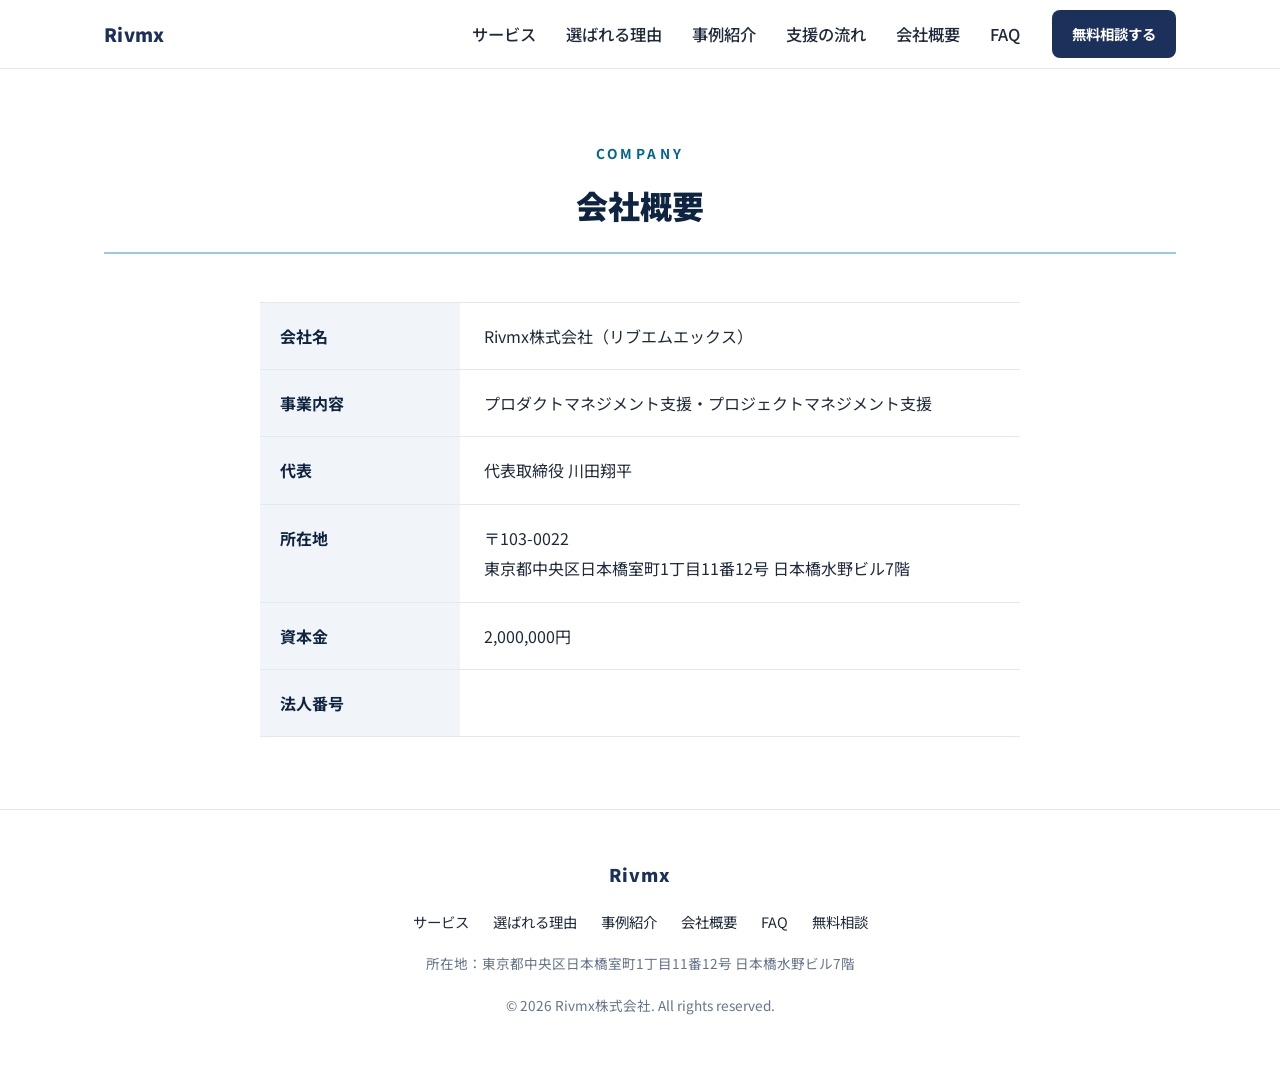
==== company/index.html @ 4ecfd6d1 "company/faqをフォルダ形式(index.html)に変更し/company/・/faq/で表示可能に, .htaccessは旧URLの301のみに簡素化 Co-Authored-By: Cl" ====
<!DOCTYPE html>
<html lang="ja">
<head>
  <meta charset="UTF-8" />
  <meta name="viewport" content="width=device-width, initial-scale=1.0" />
  <title>会社概要 | Rivmx</title>
  <meta name="description" content="Rivmx株式会社の会社概要。プロダクトマネジメント支援・プロジェクトマネジメント支援を提供しています。" />
  <link rel="canonical" href="https://rivmx.co.jp/company/" />
  <meta property="og:title" content="会社概要 | Rivmx" />
  <meta property="og:description" content="Rivmx株式会社の会社概要。プロダクトマネジメント支援・プロジェクトマネジメント支援を提供しています。" />
  <meta property="og:type" content="website" />
  <meta property="og:url" content="https://rivmx.co.jp/company/" />
  <meta property="og:site_name" content="Rivmx" />
  <meta property="og:locale" content="ja_JP" />
  <meta name="theme-color" content="#0f2440" />
  <link rel="icon" href="data:image/svg+xml,%3Csvg xmlns='http://www.w3.org/2000/svg' viewBox='0 0 100 100'%3E%3Crect width='100' height='100' rx='20' fill='%231c305c'/%3E%3Ctext x='50' y='74' font-size='64' text-anchor='middle' fill='white' font-family='sans-serif' font-weight='bold'%3ER%3C/text%3E%3C/svg%3E" />

  <!-- Noto Sans JP -->
  <link rel="preconnect" href="https://fonts.googleapis.com" />
  <link rel="preconnect" href="https://fonts.gstatic.com" crossorigin />
  <link href="https://fonts.googleapis.com/css2?family=Noto+Sans+JP:wght@400;500;700;900&display=swap" rel="stylesheet" />

  <link rel="stylesheet" href="/style.css" />

  <!-- 構造化データ -->
  <script type="application/ld+json">
  {
    "@context": "https://schema.org",
    "@type": "Organization",
    "name": "Rivmx",
    "legalName": "Rivmx株式会社",
    "alternateName": "リブエムエックス株式会社",
    "url": "https://rivmx.co.jp/",
    "founder": { "@type": "Person", "name": "川田翔平" },
    "address": {
      "@type": "PostalAddress",
      "postalCode": "103-0022",
      "addressRegion": "東京都",
      "addressLocality": "中央区",
      "streetAddress": "日本橋室町1丁目11番12号 日本橋水野ビル7階",
      "addressCountry": "JP"
    }
  }
  </script>
</head>
<body>

  <!-- ===== ヘッダー ===== -->
  <header class="header">
    <div class="container header__inner">
      <a href="/" class="logo">Rivmx</a>
      <nav class="nav">
        <a href="/#service">サービス</a>
        <a href="/#reasons">選ばれる理由</a>
        <a href="/#works">事例紹介</a>
        <a href="/#flow">支援の流れ</a>
        <a href="/company/">会社概要</a>
        <a href="/faq/">FAQ</a>
      </nav>
      <a href="/#contact" class="btn btn--sm btn--primary header__cta">無料相談する</a>
    </div>
  </header>

  <!-- ===== 会社概要 ===== -->
  <section id="company" class="section">
    <div class="container">
      <p class="section__eyebrow reveal">COMPANY</p>
      <h2 class="section__title reveal">会社概要</h2>
      <dl class="company-dl reveal">
        <div>
          <dt>会社名</dt>
          <dd>Rivmx株式会社（リブエムエックス）</dd>
        </div>
        <div>
          <dt>事業内容</dt>
          <dd>プロダクトマネジメント支援・プロジェクトマネジメント支援</dd>
        </div>
        <div>
          <dt>代表</dt>
          <dd>代表取締役 川田翔平</dd>
        </div>
        <div>
          <dt>所在地</dt>
          <dd>〒103-0022<br />東京都中央区日本橋室町1丁目11番12号 日本橋水野ビル7階</dd>
        </div>
        <div>
          <dt>資本金</dt>
          <dd>2,000,000円</dd>
        </div>
        <div>
          <dt>法人番号</dt>
          <dd><!-- 法人番号が発行されたらここに記載 --></dd>
        </div>
      </dl>
    </div>
  </section>

  <!-- ===== フッター ===== -->
  <footer class="footer">
    <div class="container footer__inner">
      <div class="footer__brand">Rivmx</div>
      <nav class="footer__nav">
        <a href="/#service">サービス</a>
        <a href="/#reasons">選ばれる理由</a>
        <a href="/#works">事例紹介</a>
        <a href="/company/">会社概要</a>
        <a href="/faq/">FAQ</a>
        <a href="/#contact">無料相談</a>
      </nav>
      <p class="footer__addr">所在地：東京都中央区日本橋室町1丁目11番12号 日本橋水野ビル7階</p>
      <p class="footer__copy">&copy; 2026 Rivmx株式会社. All rights reserved.</p>
    </div>
  </footer>

  <script src="/script.js"></script>
</body>
</html>
---- style.css ----
/* =========================================================
   カラー・タイポグラフィ（要件定義書：ネイビー/ホワイト/ブルー/ライトグレー）
   ここの値を変えるとサイト全体の雰囲気が変わります
========================================================= */
:root {
  --navy: #0f2440;         /* メインのネイビー */
  --navy-deep: #0a1a30;
  --blue: #1c305c;         /* メインカラー（留紺。ボタン・文字用） */
  --blue-dark: #111d3a;
  --accent: #98c8ef;       /* 差し色（淡ブルー。線・バッジ等の装飾用。白文字とは組み合わせない） */
  --sky: #7dd3fc;
  --eyebrow: #006492;      /* セクション英字ラベル（ペライチ版に合わせた藍色） */
  --red: #c13a2c;          /* 強調用の赤（「2営業日以内」など） */
  --text: #1e293b;
  --muted: #64748b;
  --light: #f1f5f9;        /* ライトグレー */
  --border: #e2e8f0;
  --white: #ffffff;
  --max: 1120px;
}

* { margin: 0; padding: 0; box-sizing: border-box; }

/* scroll-behavior: smooth はページを跨いだ遷移(faq.html→index.html#contact等)でも
   着地時にアニメーションしてしまうため使わない。ページ内リンクはJSでスムーススクロールする */
html { scroll-padding-top: 80px; }

body {
  font-family: "Noto Sans JP", -apple-system, "Segoe UI", sans-serif;
  color: var(--text);
  line-height: 1.9;
  background: var(--white);
  -webkit-font-smoothing: antialiased;
}

.container { max-width: var(--max); margin: 0 auto; padding: 0 24px; }
.container--narrow { max-width: 760px; }

/* =========================================================
   スクロールアニメーション（JSで .is-visible を付与）
========================================================= */
.reveal {
  opacity: 0;
  transform: translateY(24px);
  transition: opacity 0.7s ease, transform 0.7s ease;
}
.reveal.is-visible { opacity: 1; transform: none; }

/* FAQ・お問い合わせはスクロール連動のフェードインを使わず常時表示 */
#faq .reveal,
#contact .reveal {
  opacity: 1;
  transform: none;
  transition: none;
}

/* =========================================================
   ボタン
========================================================= */
.btn {
  display: inline-block;
  padding: 14px 32px;
  border-radius: 8px;
  text-decoration: none;
  font-weight: 700;
  font-size: 1rem;
  cursor: pointer;
  border: 2px solid transparent;
  transition: transform 0.15s ease, box-shadow 0.2s ease, background 0.2s ease;
  white-space: nowrap;
}
.btn--sm { padding: 8px 18px; font-size: 0.9rem; }
.btn--lg { padding: 16px 40px; font-size: 1.05rem; }
.btn--primary { background: var(--blue); color: #fff; }
.btn--primary:hover { background: var(--blue-dark); transform: translateY(-2px); box-shadow: 0 8px 20px rgba(28,48,92,.3); }
.btn--ghost { background: transparent; color: #fff; border-color: rgba(255,255,255,.6); }
.btn--ghost:hover { background: rgba(255,255,255,.12); transform: translateY(-2px); }
.btn--white { background: #fff; color: var(--navy); }
.btn--white:hover { transform: translateY(-2px); box-shadow: 0 8px 20px rgba(0,0,0,.2); }
/* ヘッダー以外のボタンはサイズを統一（最長文言「AIアシストPMOを相談する」基準の幅） */
.btn:not(.header__cta) { min-width: 280px; padding: 14px 32px; font-size: 1rem; text-align: center; }

/* =========================================================
   ヘッダー
========================================================= */
.header {
  position: sticky; top: 0; z-index: 100;
  background: rgba(255,255,255,.94);
  backdrop-filter: blur(10px);
  border-bottom: 1px solid var(--border);
}
.header__inner { display: flex; align-items: center; gap: 24px; height: 68px; }
.logo { font-weight: 900; font-size: 1.15rem; color: var(--blue); text-decoration: none; letter-spacing: .02em; }
.nav { display: flex; gap: 30px; margin-left: auto; }
.nav a { color: var(--text); text-decoration: none; font-size: 1.02rem; font-weight: 500; }
.nav a:hover { color: var(--blue); }
.header__cta { margin-left: 8px; }

/* =========================================================
   Hero
========================================================= */
.hero {
  background: url("images/hero-river.svg?v=4") center center / cover no-repeat #0c1d45;
  color: #fff;
  padding: 150px 0 0;
  text-align: center;
}
.hero__inner { padding-bottom: 130px; }
.hero__title { font-size: 2.7rem; font-weight: 900; line-height: 1.5; margin-bottom: 24px; text-shadow: 0 2px 12px rgba(0,0,0,.25); }
.hero__lead { font-size: 1.15rem; color: var(--accent); margin-bottom: 40px; text-shadow: 0 1px 8px rgba(0,0,0,.25); }
.hero__actions { display: flex; gap: 16px; justify-content: center; flex-wrap: wrap; }
/* 紺背景（ヒーロー）上のボタンは沈まないよう白ボタンにする */
.hero .btn--primary { background: #fff; color: var(--blue); }
.hero .btn--primary:hover { background: #e8f0fa; box-shadow: 0 8px 20px rgba(0,0,0,.3); }

/* 実績数値バンド */
.stats {
  list-style: none; display: grid; grid-template-columns: repeat(4, 1fr);
  gap: 20px; padding: 32px; margin: 0 auto;
  background: rgba(255,255,255,.06); border: 1px solid rgba(255,255,255,.12);
  border-radius: 16px; transform: translateY(40px);
}
.stats__item { text-align: center; color: #fff; position: relative; }
.stats__item + .stats__item::before { content: ""; position: absolute; left: -10px; top: 50%; transform: translateY(-50%); height: 44px; width: 1px; background: rgba(255,255,255,.15); }
.stats__num { font-size: 2.6rem; font-weight: 900; color: var(--sky); line-height: 1; }
.stats__plus, .stats__unit { font-size: 1.2rem; font-weight: 900; color: var(--sky); }
.stats__label { display: block; font-size: .85rem; color: #cbd5e1; margin-top: 8px; }

/* =========================================================
   セクション共通
========================================================= */
.section { padding: 72px 0; }
.section--alt { background: #fff; } /* ペライチ版は全編白背景（余白で区切る） */
.section__eyebrow { text-align: center; color: var(--eyebrow); font-weight: 700; letter-spacing: .25em; font-size: .85rem; margin-bottom: 8px; }
.section__title {
  font-size: 2rem; font-weight: 900; text-align: center; color: var(--navy);
  padding-bottom: 16px; border-bottom: 2px solid var(--accent); margin-bottom: 48px;
}
.section__text { text-align: center; color: var(--muted); max-width: 680px; margin: -28px auto 40px; }
.section__cta { text-align: center; margin-top: 48px; }

/* =========================================================
   課題提起
========================================================= */
/* 悩みリスト（2列のシンプルなリスト） */
.problem-grid {
  display: grid; grid-template-columns: repeat(2, 1fr); gap: 6px 48px;
  max-width: 860px; margin: 0 auto;
}
.problem-item {
  position: relative; padding: 8px 0 8px 34px; font-weight: 500; color: var(--text);
}
.problem-item::before {
  content: "!"; position: absolute; left: 2px; top: 13px;
  width: 22px; height: 22px; border-radius: 50%;
  background: var(--blue); color: #fff;
  font-weight: 900; font-size: .9rem; line-height: 22px; text-align: center;
}
.problem__close { text-align: center; font-size: 1.4rem; font-weight: 700; color: var(--navy); margin-top: 68px; }
.problem__close strong { color: var(--blue); }

/* 「こう解決します」の3ステップ（課題→サービスの橋渡し） */
.solution { display: grid; grid-template-columns: repeat(3, 1fr); gap: 20px; max-width: 980px; margin: 32px auto 0; }
.solution__item { background: #fff; border: 1px solid var(--border); border-radius: 12px; padding: 26px 22px; text-align: center; }
.solution__no {
  display: inline-block; width: 32px; height: 32px; border-radius: 50%; margin-bottom: 10px;
  background: var(--blue); color: #fff; font-weight: 900; line-height: 32px;
}
.solution__title { font-size: 1.02rem; font-weight: 700; color: var(--navy); margin-bottom: 8px; }
.solution__text { font-size: .88rem; color: var(--muted); text-align: left; }

/* =========================================================
   カード（サービス）
========================================================= */
.cards { display: grid; grid-template-columns: repeat(4, 1fr); gap: 24px; }
.cards--3 { grid-template-columns: repeat(3, 1fr); }
.cards--2 { grid-template-columns: repeat(2, 1fr); max-width: 880px; margin-left: auto; margin-right: auto; }
.card {
  background: #fff; border: 1px solid var(--border); border-radius: 14px; padding: 32px 24px;
  box-shadow: 0 6px 20px rgba(15,36,64,.05); transition: transform .2s ease, box-shadow .2s ease;
  display: flex; flex-direction: column;
}
.card:hover { transform: translateY(-6px); box-shadow: 0 14px 30px rgba(15,36,64,.12); }
.card__num { font-size: 1.6rem; font-weight: 900; color: var(--blue); opacity: .5; margin-bottom: 8px; }
.card__title { font-size: 1.1rem; color: var(--navy); margin-bottom: 8px; }
.card__text { color: var(--muted); font-size: .92rem; margin-bottom: 14px; }
.card__list { list-style: none; }
.card__list li { font-size: .85rem; color: var(--text); padding-left: 18px; position: relative; line-height: 1.9; }
.card__list li::before { content: ""; position: absolute; left: 2px; top: .8em; width: 6px; height: 6px; border-radius: 50%; background: var(--accent); }
.card__list--detail { border-top: 1px dashed var(--border); padding-top: 16px; }
.card__list--detail li { color: var(--muted); font-size: .88rem; line-height: 1.7; margin-bottom: 14px; }
.card__list--detail li:last-child { margin-bottom: 0; }
.card__list--detail li::before { top: .55em; }
.card__list--detail li strong { display: block; color: var(--navy); font-size: .92rem; font-weight: 700; margin-bottom: 2px; }
.card__link { color: var(--blue); text-decoration: underline; text-underline-offset: 3px; }
.card__link:hover { color: var(--blue-dark); }
.card__cta { margin-top: auto; padding-top: 18px; text-align: center; }

/* =========================================================
   プロジェクトマネジメント支援のトライアルプラン（サービス内）
========================================================= */
.trial { margin-top: 64px; }
.trial__title { text-align: center; font-size: 1.3rem; font-weight: 900; color: var(--navy); margin-bottom: 28px; }
.plan { border-top: 3px solid var(--accent); }
/* 提供準備中のプラン（Coming Soon） */
.plan--soon { position: relative; border-top-color: #cbd5e1; }
.plan--soon .card__title,
.plan--soon .card__text,
.plan--soon .card__list--detail,
.plan--soon .plan__price-label,
.plan--soon .plan__price-num { opacity: .45; }
.plan__badge {
  position: absolute; top: 14px; right: 14px;
  background: var(--muted); color: #fff;
  font-size: .72rem; font-weight: 700; letter-spacing: .08em;
  padding: 4px 12px; border-radius: 999px;
}
.btn--disabled {
  background: #cbd5e1; color: #64748b;
  cursor: not-allowed; pointer-events: none;
}
.plan .card__list--detail { margin-bottom: 18px; }
.plan__price {
  display: flex; flex-direction: column; align-items: center; gap: 8px;
  border-top: 1px dashed var(--border); padding-top: 18px; margin-top: auto; text-align: center;
}
.plan__price-label { font-size: .85rem; color: var(--blue); font-weight: 700; }
.plan__price-num { font-size: 2.4rem; font-weight: 900; color: var(--navy); line-height: 1.2; }
.plan__price-num small { font-size: .95rem; font-weight: 700; margin-left: 4px; }
.trial__note { text-align: center; color: var(--muted); font-size: .85rem; margin-top: 20px; }

/* =========================================================
   選ばれる理由（REASONS）
========================================================= */
.reason {
  background: #fff; border: 1px solid var(--border); border-radius: 14px; padding: 32px 26px;
  text-align: center; transition: transform .2s ease, box-shadow .2s ease;
}
.reason:hover { transform: translateY(-6px); box-shadow: 0 14px 30px rgba(15,36,64,.1); }
.reason__icon {
  width: 64px; height: 64px; margin: 0 auto 16px; border-radius: 16px;
  background: rgba(152,200,239,.3); color: var(--blue); display: grid; place-items: center;
}
.reason__icon svg { width: 32px; height: 32px; }
.reason__no { font-size: .75rem; font-weight: 700; letter-spacing: .1em; color: var(--blue); margin-bottom: 8px; }
.reason__title { color: var(--navy); font-size: 1.05rem; margin-bottom: 10px; }
.reason__text { color: var(--muted); font-size: .9rem; }

/* =========================================================
   支援実績
========================================================= */
/* ペライチ版に合わせた白カード */
.work {
  background: #fff; color: var(--text); border: 1px solid var(--border); border-radius: 14px; padding: 30px 26px; text-align: left;
  box-shadow: 0 6px 20px rgba(15,36,64,.05);
  display: flex; flex-direction: column; transition: transform .2s ease, box-shadow .2s ease;
}
.work:hover { transform: translateY(-6px); box-shadow: 0 14px 30px rgba(15,36,64,.12); }
.work__tag { align-self: flex-start; background: rgba(152,200,239,.3); color: var(--blue); font-size: .78rem; font-weight: 700; padding: 4px 14px; border-radius: 999px; margin-bottom: 12px; }
.work__title { font-size: 1.12rem; line-height: 1.6; margin-bottom: 12px; color: var(--navy); }
.work__text { font-size: .88rem; color: var(--muted); margin-bottom: 16px; }
.work__tech { list-style: none; display: flex; flex-wrap: wrap; gap: 8px; margin-top: auto; }
.work__tech li { background: var(--light); border: 1px solid var(--border); color: var(--muted); font-size: .72rem; font-weight: 500; padding: 3px 10px; border-radius: 6px; }

/* =========================================================
   プロジェクトの流れ
========================================================= */
.flow { list-style: none; max-width: 720px; margin: 0 auto; }
.flow__step {
  display: grid; grid-template-columns: 88px 1fr; align-items: center;
  column-gap: 20px; padding: 18px 24px;
  background: #fff; border: 1px solid var(--border); border-radius: 10px; margin-bottom: 14px;
}
.flow__no {
  grid-row: 1 / 3; color: var(--blue); font-weight: 900; font-size: 1.05rem;
  border-right: 2px solid var(--accent); padding-right: 14px; text-align: center;
}
.flow__label { grid-column: 2; font-weight: 700; color: var(--navy); }
.flow__desc {
  grid-column: 2;
  font-size: 0.8rem;
  line-height: 1.6;
  color: var(--muted);
}

/* =========================================================
   プロフィール
========================================================= */
.profile { display: flex; gap: 40px; align-items: center; max-width: 860px; margin: 0 auto; background: #fff; border: 1px solid var(--border); border-radius: 16px; padding: 40px; }
.profile__photo {
  flex: none; width: 160px; height: 160px; border-radius: 50%;
  background: linear-gradient(135deg, var(--navy), var(--blue)); color: rgba(255,255,255,.6);
  display: grid; place-items: center; font-weight: 700; letter-spacing: .1em;
}
.profile__name { font-size: 1.4rem; color: var(--navy); margin-bottom: 16px; }
.profile__dl { display: grid; grid-template-columns: auto 1fr; gap: 8px 20px; font-size: .95rem; }
.profile__dl dt { font-weight: 700; color: var(--blue); white-space: nowrap; }
.profile__dl dd { color: var(--text); }

/* =========================================================
   会社概要（company.html）
========================================================= */
.company-dl { max-width: 760px; margin: 0 auto; border-top: 1px solid var(--border); }
.company-dl > div { display: grid; grid-template-columns: 200px 1fr; border-bottom: 1px solid var(--border); }
.company-dl dt { padding: 18px 20px; background: var(--light); font-weight: 700; color: var(--navy); }
.company-dl dd { padding: 18px 24px; color: var(--text); min-height: 60px; }

/* =========================================================
   FAQ
========================================================= */
.faq__item { background: #fff; border: 1px solid var(--border); border-radius: 10px; margin-bottom: 12px; overflow: hidden; }
.faq__item summary { cursor: pointer; padding: 20px 24px; font-weight: 700; color: var(--navy); list-style: none; position: relative; }
.faq__item summary::-webkit-details-marker { display: none; }
.faq__item summary::after { content: "＋"; position: absolute; right: 24px; color: var(--blue); font-weight: 900; }
.faq__item[open] summary::after { content: "－"; }
.faq__item p { padding: 0 24px 20px; color: var(--muted); }

/* =========================================================
   大きなCTA
========================================================= */
.cta-band {
  background:
    radial-gradient(900px 400px at 20% 120%, rgba(28,48,92,.35), transparent 60%),
    linear-gradient(160deg, var(--navy) 0%, var(--navy-deep) 100%);
  color: #fff; text-align: center; padding: 90px 24px;
}
.cta-band__title { font-size: 1.9rem; font-weight: 900; line-height: 1.6; margin-bottom: 16px; }
.cta-band__lead { color: #cbd5e1; margin-bottom: 36px; font-size: 1.1rem; }

/* 無料相談の説明ノート */
.contact-note {
  display: flex; gap: 16px; align-items: flex-start;
  max-width: 640px; margin: 0 auto; padding: 20px 24px;
  background: rgba(152,200,239,.15); border: 1px solid rgba(152,200,239,.7); border-radius: 12px;
}
.contact-note__badge { flex: none; background: var(--blue); color: #fff; font-weight: 900; font-size: .8rem; padding: 4px 12px; border-radius: 999px; margin-top: 4px; }
.contact-note p { font-size: .92rem; color: var(--text); }
.contact-note strong { color: var(--blue); }
.text-red { color: var(--red); font-weight: 700; }

/* =========================================================
   フォーム
========================================================= */
.form { display: flex; flex-direction: column; gap: 22px; margin-top: 40px; }
.form label { display: flex; flex-direction: column; gap: 8px; font-weight: 700; font-size: .95rem; color: var(--navy); }
.form__head { display: inline-flex; align-items: center; }

/* 必須・任意ラベル（EFOベストプラクティス：両方を明示し、色で判別） */
.req, .opt {
  display: inline-block; font-size: .72rem; font-weight: 700;
  padding: 3px 10px; border-radius: 4px; margin-left: 10px;
  letter-spacing: .08em; line-height: 1.5;
}
.req { background: #dc2626; color: #fff; }
.opt { background: #e2e8f0; color: #64748b; }

.form input, .form textarea {
  padding: 14px; border: 1px solid #cbd5e1; border-radius: 8px; font-size: 1rem;
  font-family: inherit; font-weight: 400; color: var(--text);
}
.form input::placeholder, .form textarea::placeholder { color: #94a3b8; font-size: .95rem; }
.form input:focus, .form textarea:focus { outline: none; border-color: var(--blue); box-shadow: 0 0 0 3px rgba(152,200,239,.5); }
.form button { align-self: center; margin-top: 8px; }
.form__status { display: none; text-align: center; font-weight: 700; padding: 14px 20px; border-radius: 8px; background: #ecfdf5; color: #047857; }
.form__status.is-visible { display: block; }
.form__status.is-error { background: #fef2f2; color: #dc2626; }

/* =========================================================
   フッター
========================================================= */
.footer { background: #fff; color: var(--muted); padding: 48px 0; border-top: 1px solid var(--border); }
.footer__inner { display: flex; flex-direction: column; align-items: center; gap: 16px; text-align: center; }
.footer__brand { font-weight: 900; color: var(--blue); font-size: 1.1rem; letter-spacing: .05em; }
.footer__nav { display: flex; gap: 24px; flex-wrap: wrap; justify-content: center; }
.footer__nav a { color: var(--text); text-decoration: none; font-size: .9rem; }
.footer__nav a:hover { color: var(--blue); }
.footer__addr { font-size: .85rem; }
.footer__copy { font-size: .85rem; }

/* =========================================================
   レスポンシブ（モバイルファースト補正）
========================================================= */
@media (max-width: 900px) {
  .cards { grid-template-columns: repeat(2, 1fr); }
  .stats { grid-template-columns: repeat(2, 1fr); gap: 24px 0; }
  .stats__item:nth-child(3)::before, .stats__item:nth-child(2)::before { display: none; }
}
@media (max-width: 768px) {
  .nav { display: none; }             /* スマホではグローバルナビを隠し、無料相談ボタンを残す */
  .hero { padding-top: 88px; }
  .hero__title { font-size: 1.8rem; }
  .section { padding: 56px 0; }
  .section__title { font-size: 1.6rem; }
  .problem-grid { grid-template-columns: 1fr; }
  .solution { grid-template-columns: 1fr; }
  .flow__step { grid-template-columns: 72px 1fr; padding: 16px 18px; }
  .cards, .cards--3, .cards--2 { grid-template-columns: 1fr; }
  .company-dl > div { grid-template-columns: 1fr; }
  .company-dl dt { padding: 12px 16px; }
  .company-dl dd { padding: 12px 16px; min-height: 0; }
  .stats { grid-template-columns: repeat(2, 1fr); }
  .stats__num { font-size: 2.1rem; }
  .profile { flex-direction: column; text-align: center; padding: 32px 24px; }
  .profile__dl { grid-template-columns: 1fr; gap: 2px 0; }
  .profile__dl dt { margin-top: 12px; }
  .cta-band__title, .problem__close { font-size: 1.4rem; }
}
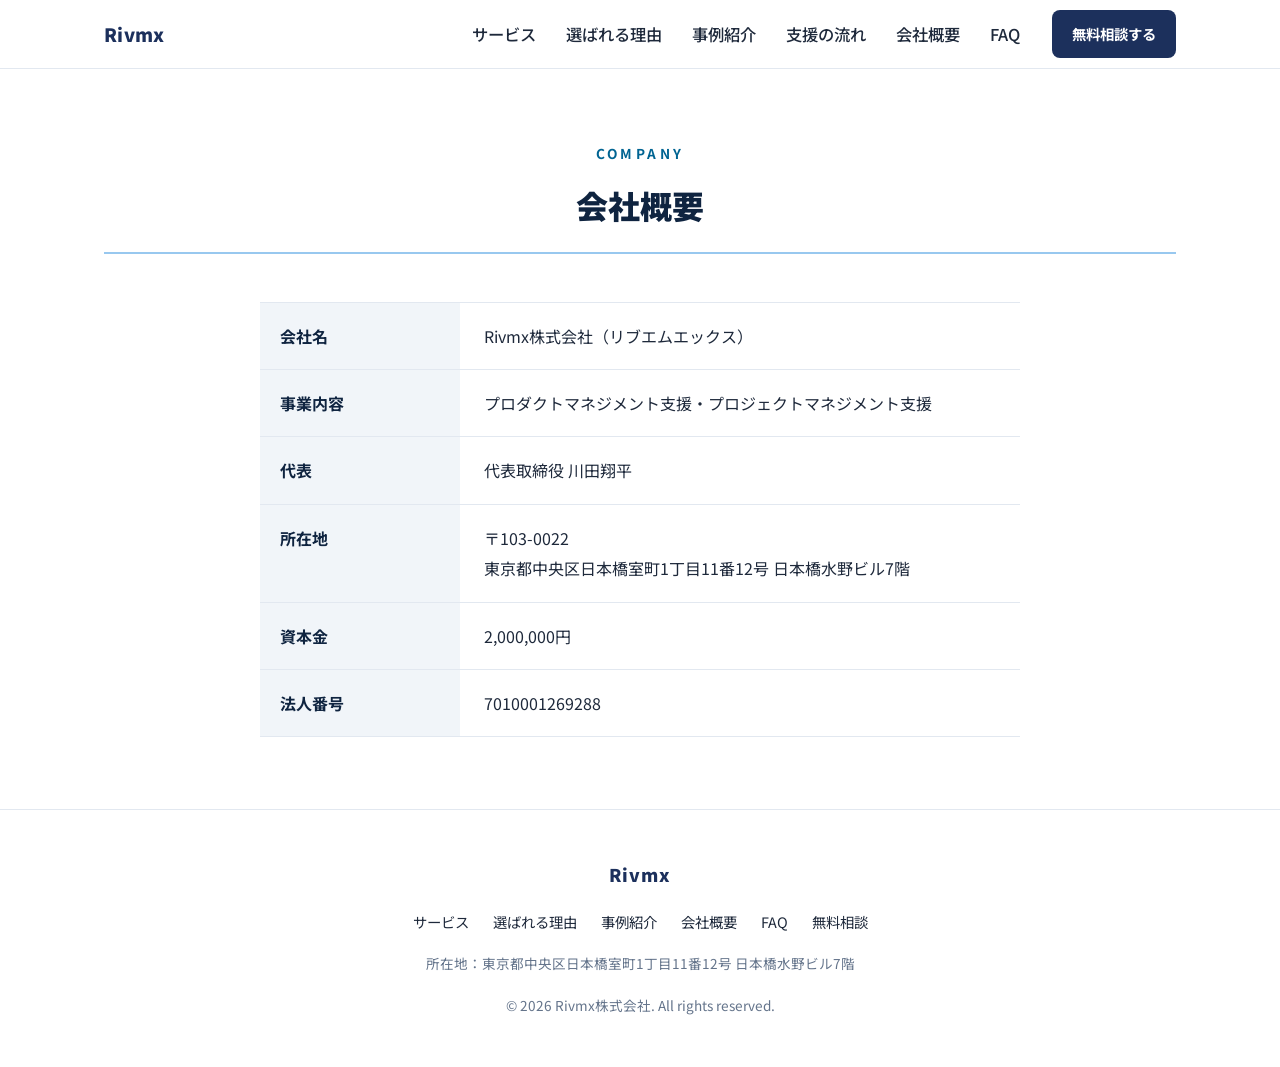
==== commit d63d6e1e: "会社概要に法人番号(7010001269288)を記載 Co-Authored-By: Claude Fable 5 <noreply@anthropic.com>" ====
--- a/company/index.html
+++ b/company/index.html
@@ -89,7 +89,7 @@
         </div>
         <div>
           <dt>法人番号</dt>
-          <dd><!-- 法人番号が発行されたらここに記載 --></dd>
+          <dd>7010001269288</dd>
         </div>
       </dl>
     </div>
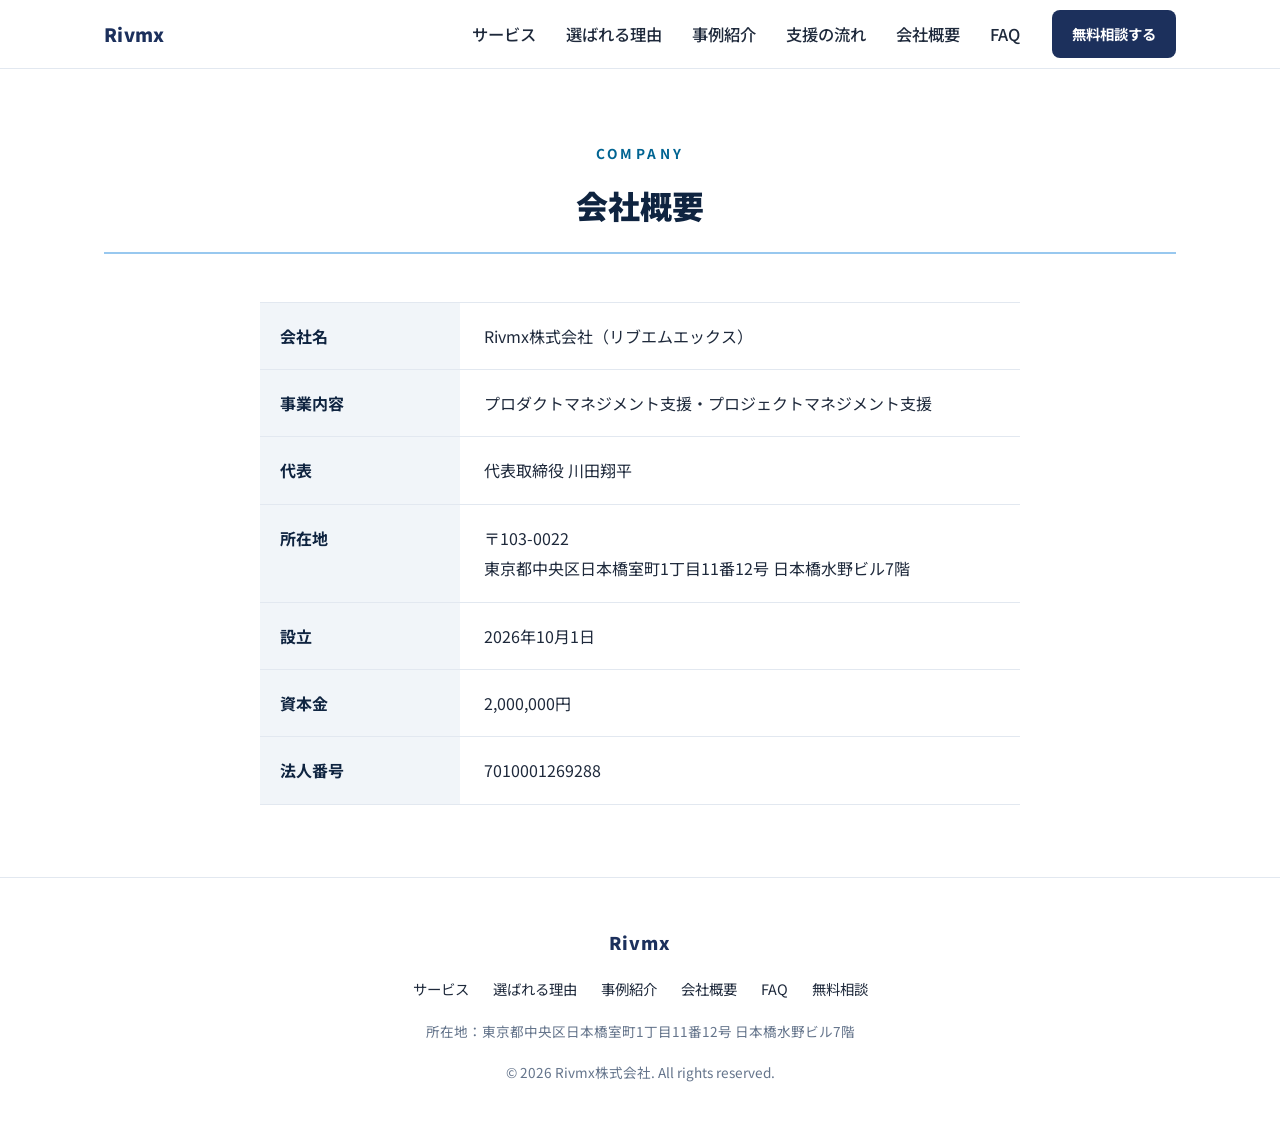
==== commit ef203237: "会社概要に設立日(2026年10月1日)を追加, 構造化データにfoundingDate登録 Co-Authored-By: Claude Fable 5 <noreply@anthropic.com" ====
--- a/company/index.html
+++ b/company/index.html
@@ -30,6 +30,7 @@
     "name": "Rivmx",
     "legalName": "Rivmx株式会社",
     "alternateName": "リブエムエックス株式会社",
+    "foundingDate": "2026-10-01",
     "url": "https://rivmx.co.jp/",
     "founder": { "@type": "Person", "name": "川田翔平" },
     "address": {
@@ -84,6 +85,10 @@
           <dd>〒103-0022<br />東京都中央区日本橋室町1丁目11番12号 日本橋水野ビル7階</dd>
         </div>
         <div>
+          <dt>設立</dt>
+          <dd>2026年10月1日</dd>
+        </div>
+        <div>
           <dt>資本金</dt>
           <dd>2,000,000円</dd>
         </div>
--- a/style.css
+++ b/style.css
@@ -148,13 +148,11 @@
   max-width: 860px; margin: 0 auto;
 }
 .problem-item {
-  position: relative; padding: 8px 0 8px 34px; font-weight: 500; color: var(--text);
+  position: relative; padding: 8px 0 8px 22px; font-weight: 500; color: var(--text);
 }
 .problem-item::before {
-  content: "!"; position: absolute; left: 2px; top: 13px;
-  width: 22px; height: 22px; border-radius: 50%;
-  background: var(--blue); color: #fff;
-  font-weight: 900; font-size: .9rem; line-height: 22px; text-align: center;
+  content: "・"; position: absolute; left: 0; top: 8px;
+  color: var(--blue); font-weight: 700;
 }
 .problem__close { text-align: center; font-size: 1.4rem; font-weight: 700; color: var(--navy); margin-top: 68px; }
 .problem__close strong { color: var(--blue); }
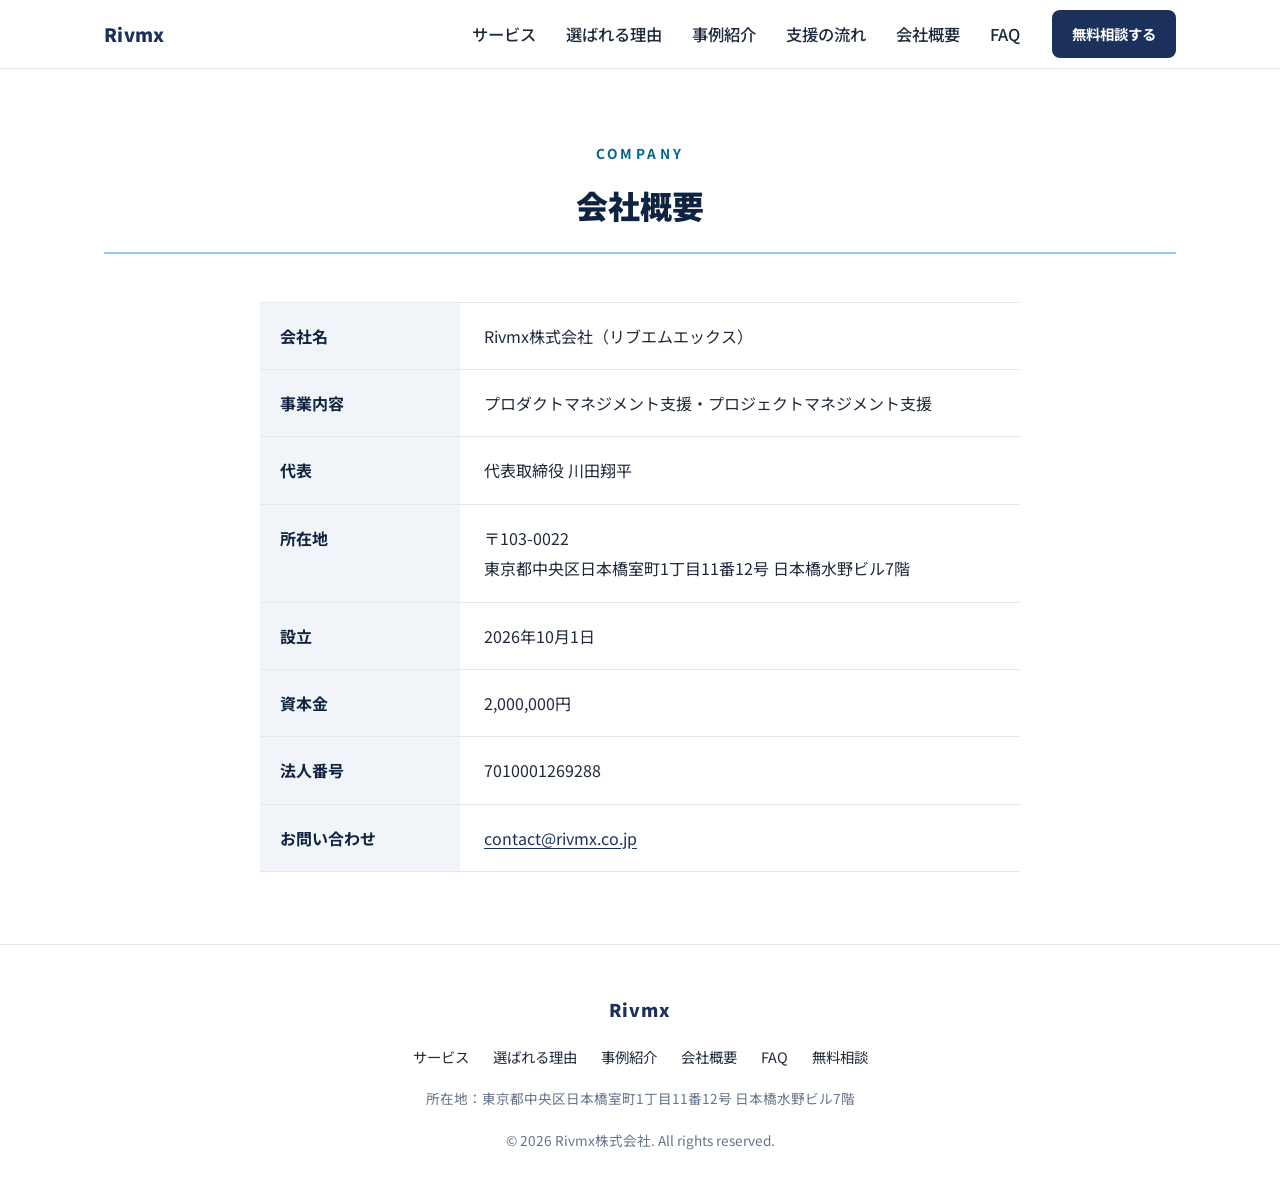
==== commit 999110b5: "会社概要にお問い合わせ(contact@rivmx.co.jp)を追加, 構造化データにemail登録 Co-Authored-By: Claude Fable 5 <noreply@anthropi" ====
--- a/company/index.html
+++ b/company/index.html
@@ -31,6 +31,7 @@
     "legalName": "Rivmx株式会社",
     "alternateName": "リブエムエックス株式会社",
     "foundingDate": "2026-10-01",
+    "email": "contact@rivmx.co.jp",
     "url": "https://rivmx.co.jp/",
     "founder": { "@type": "Person", "name": "川田翔平" },
     "address": {
@@ -96,6 +97,10 @@
           <dt>法人番号</dt>
           <dd>7010001269288</dd>
         </div>
+        <div>
+          <dt>お問い合わせ</dt>
+          <dd><a href="mailto:contact@rivmx.co.jp">contact@rivmx.co.jp</a></dd>
+        </div>
       </dl>
     </div>
   </section>
--- a/style.css
+++ b/style.css
@@ -302,6 +302,8 @@
 .company-dl > div { display: grid; grid-template-columns: 200px 1fr; border-bottom: 1px solid var(--border); }
 .company-dl dt { padding: 18px 20px; background: var(--light); font-weight: 700; color: var(--navy); }
 .company-dl dd { padding: 18px 24px; color: var(--text); min-height: 60px; }
+.company-dl dd a { color: var(--blue); text-decoration: underline; text-underline-offset: 3px; }
+.company-dl dd a:hover { color: var(--blue-dark); }
 
 /* =========================================================
    FAQ
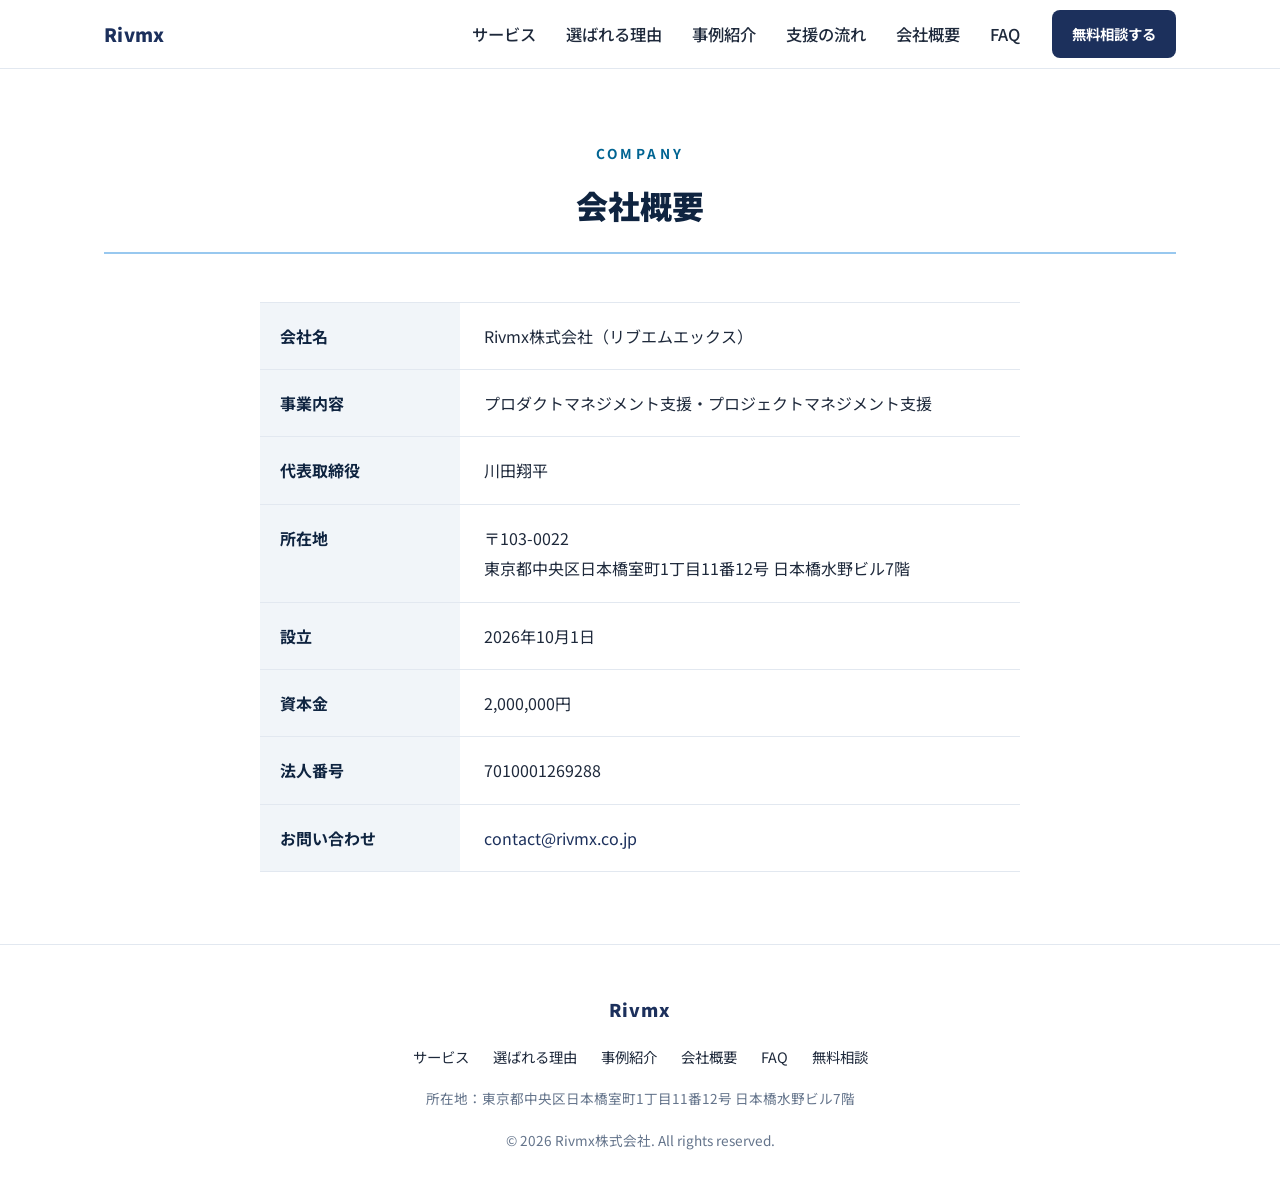
==== commit a1dd1c9c: "会社概要の代表欄を「代表取締役: 川田翔平」の表記に変更 Co-Authored-By: Claude Fable 5 <noreply@anthropic.com>" ====
--- a/company/index.html
+++ b/company/index.html
@@ -78,8 +78,8 @@
           <dd>プロダクトマネジメント支援・プロジェクトマネジメント支援</dd>
         </div>
         <div>
-          <dt>代表</dt>
-          <dd>代表取締役 川田翔平</dd>
+          <dt>代表取締役</dt>
+          <dd>川田翔平</dd>
         </div>
         <div>
           <dt>所在地</dt>
--- a/style.css
+++ b/style.css
@@ -302,7 +302,7 @@
 .company-dl > div { display: grid; grid-template-columns: 200px 1fr; border-bottom: 1px solid var(--border); }
 .company-dl dt { padding: 18px 20px; background: var(--light); font-weight: 700; color: var(--navy); }
 .company-dl dd { padding: 18px 24px; color: var(--text); min-height: 60px; }
-.company-dl dd a { color: var(--blue); text-decoration: underline; text-underline-offset: 3px; }
+.company-dl dd a { color: var(--blue); text-decoration: none; }
 .company-dl dd a:hover { color: var(--blue-dark); }
 
 /* =========================================================
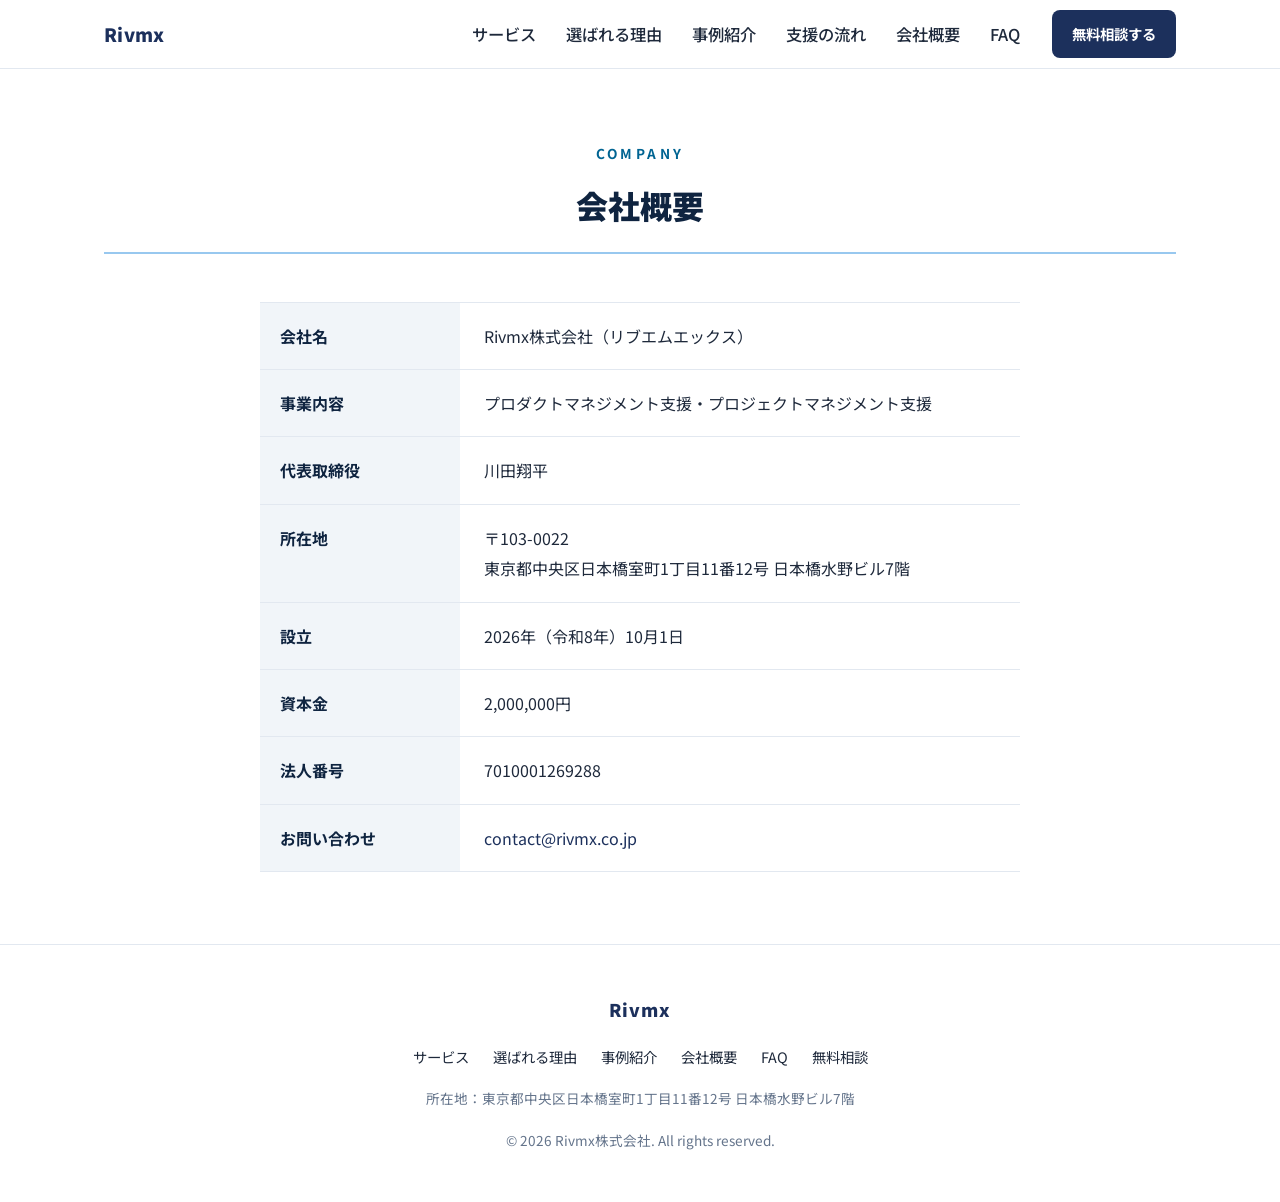
==== commit b10f89c1: "会社概要の設立日に和暦(令和8年)を併記 Co-Authored-By: Claude Fable 5 <noreply@anthropic.com>" ====
--- a/company/index.html
+++ b/company/index.html
@@ -87,7 +87,7 @@
         </div>
         <div>
           <dt>設立</dt>
-          <dd>2026年10月1日</dd>
+          <dd>2026年（令和8年）10月1日</dd>
         </div>
         <div>
           <dt>資本金</dt>
